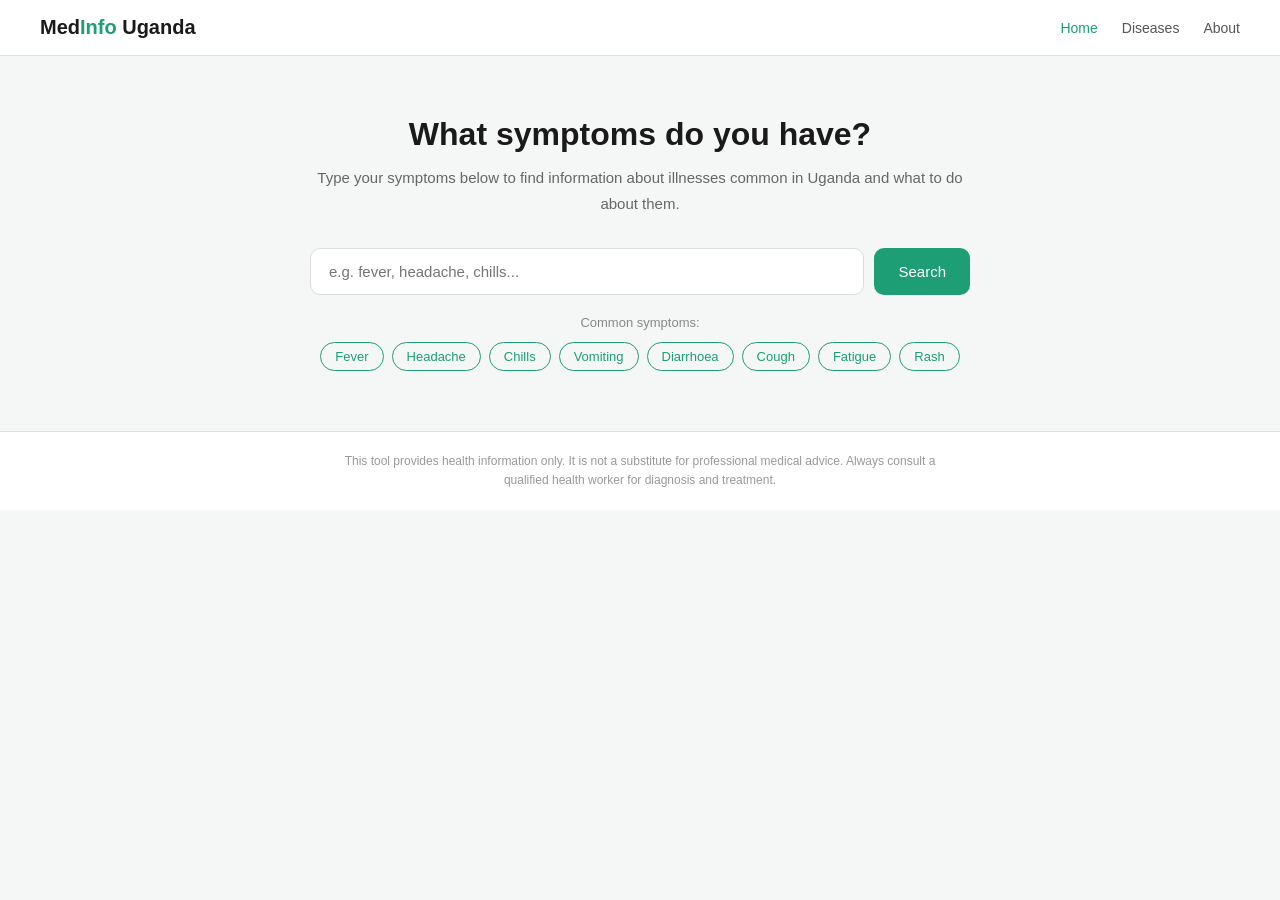
==== index.html @ eb129313 "Initial commit - MedInfo Uganda v1" ====
<!DOCTYPE html>
<html lang="en">
  <head>
    <meta charset="UTF-8" />
    <meta name="viewport" content="width=device-width, initial-scale=1.0" />
    <title>MedInfo Uganda</title>
    <link rel="stylesheet" href="css/style.css" />
  </head>
  <body>

    <!-- NAVIGATION -->
    <nav class="navbar">
      <div class="nav-logo">Med<span>Info</span> Uganda</div>
      <ul class="nav-links">
        <li><a href="#" class="active">Home</a></li>
        <li><a href="#">Diseases</a></li>
        <li><a href="#">About</a></li>
      </ul>
    </nav>

    <!-- HERO SECTION -->
    <section class="hero">
      <h1>What symptoms do you have?</h1>
      <p class="hero-sub">
        Type your symptoms below to find information about illnesses 
        common in Uganda and what to do about them.
      </p>

      <div class="search-container">
        <input 
          type="text" 
          id="symptom-input" 
          placeholder="e.g. fever, headache, chills..."
        />
        <button id="search-btn">Search</button>
      </div>

      <div class="quick-tags">
        <span class="tag-label">Common symptoms:</span>
        <button class="symptom-tag">Fever</button>
        <button class="symptom-tag">Headache</button>
        <button class="symptom-tag">Chills</button>
        <button class="symptom-tag">Vomiting</button>
        <button class="symptom-tag">Diarrhoea</button>
        <button class="symptom-tag">Cough</button>
        <button class="symptom-tag">Fatigue</button>
        <button class="symptom-tag">Rash</button>
      </div>
    </section>

    <!-- RESULTS SECTION -->
    <section class="results" id="results-section">
      <h2>Results</h2>
      <div id="results-container">
        <!-- JavaScript will put results here -->
      </div>
    </section>

    <!-- DISCLAIMER -->
    <footer class="disclaimer">
      <p>
        This tool provides health information only. 
        It is not a substitute for professional medical advice. 
        Always consult a qualified health worker for diagnosis and treatment.
      </p>
    </footer>

    <script src="js/app.js"></script>
  </body>
</html>
---- css/style.css ----
* {
  margin: 0;
  padding: 0;
  box-sizing: border-box;
}

body {
  font-family: 'Segoe UI', sans-serif;
  background-color: #f4f7f5;
  color: #1a1a1a;
}

/* NAVIGATION */
.navbar {
  display: flex;
  justify-content: space-between;
  align-items: center;
  padding: 16px 40px;
  background-color: #ffffff;
  border-bottom: 1px solid #e0e0e0;
  position: sticky;
  top: 0;
  z-index: 100;
}

.nav-logo {
  font-size: 20px;
  font-weight: 600;
  color: #1a1a1a;
}

.nav-logo span {
  color: #1D9E75;
}

.nav-links {
  list-style: none;
  display: flex;
  gap: 24px;
}

.nav-links a {
  text-decoration: none;
  font-size: 14px;
  color: #555;
}

.nav-links a.active,
.nav-links a:hover {
  color: #1D9E75;
  font-weight: 500;
}

/* HERO */
.hero {
  max-width: 700px;
  margin: 60px auto;
  padding: 0 20px;
  text-align: center;
}

.hero h1 {
  font-size: 32px;
  font-weight: 600;
  color: #1a1a1a;
  margin-bottom: 12px;
}

.hero-sub {
  font-size: 15px;
  color: #666;
  line-height: 1.7;
  margin-bottom: 32px;
}

/* SEARCH */
.search-container {
  display: flex;
  gap: 10px;
  margin-bottom: 20px;
}

.search-container input {
  flex: 1;
  padding: 14px 18px;
  font-size: 15px;
  border: 1.5px solid #ddd;
  border-radius: 10px;
  outline: none;
  background: #fff;
  transition: border-color 0.2s;
}

.search-container input:focus {
  border-color: #1D9E75;
}

.search-container button {
  padding: 14px 24px;
  background-color: #1D9E75;
  color: white;
  border: none;
  border-radius: 10px;
  font-size: 15px;
  font-weight: 500;
  cursor: pointer;
  transition: background 0.2s;
}

.search-container button:hover {
  background-color: #178a63;
}

/* SYMPTOM TAGS */
.quick-tags {
  display: flex;
  flex-wrap: wrap;
  gap: 8px;
  justify-content: center;
  align-items: center;
}

.tag-label {
  font-size: 13px;
  color: #888;
  width: 100%;
  margin-bottom: 4px;
}

.symptom-tag {
  padding: 6px 14px;
  border: 1.5px solid #1D9E75;
  border-radius: 20px;
  background: transparent;
  color: #1D9E75;
  font-size: 13px;
  cursor: pointer;
  transition: all 0.2s;
}

.symptom-tag:hover,
.symptom-tag.selected {
  background: #1D9E75;
  color: white;
}

/* RESULTS */
.results {
  max-width: 700px;
  margin: 0 auto 60px;
  padding: 0 20px;
}

.results h2 {
  font-size: 18px;
  font-weight: 500;
  color: #1a1a1a;
  margin-bottom: 16px;
}

/* DISCLAIMER */
.disclaimer {
  background: #ffffff;
  border-top: 1px solid #e0e0e0;
  padding: 20px 40px;
  text-align: center;
}

.disclaimer p {
  font-size: 12px;
  color: #999;
  max-width: 600px;
  margin: 0 auto;
  line-height: 1.6;
}
/* RESULT CARDS */
.result-card {
  background: #ffffff;
  border: 1px solid #e0e0e0;
  border-radius: 12px;
  padding: 20px;
  margin-bottom: 16px;
}

.result-top {
  display: flex;
  justify-content: space-between;
  align-items: flex-start;
  margin-bottom: 10px;
}

.result-name {
  font-size: 16px;
  font-weight: 500;
  color: #1a1a1a;
}

.urgency-badge {
  font-size: 11px;
  font-weight: 500;
  padding: 4px 10px;
  border-radius: 6px;
  white-space: nowrap;
}

.urgency-high {
  background: #FCEBEB;
  color: #A32D2D;
}

.urgency-medium {
  background: #FAEEDA;
  color: #854F0B;
}

.urgency-low {
  background: #EAF3DE;
  color: #3B6D11;
}

.result-description {
  font-size: 13px;
  color: #555;
  line-height: 1.6;
  margin-bottom: 14px;
}

.match-bar-row {
  display: flex;
  align-items: center;
  gap: 10px;
  margin-bottom: 14px;
}

.match-label {
  font-size: 12px;
  color: #888;
  min-width: 100px;
}

.match-bar-bg {
  flex: 1;
  height: 6px;
  background: #f0f0f0;
  border-radius: 3px;
  overflow: hidden;
}

.match-bar-fill {
  height: 100%;
  background: #1D9E75;
  border-radius: 3px;
  transition: width 0.4s ease;
}

.match-percent {
  font-size: 12px;
  color: #1D9E75;
  font-weight: 500;
  min-width: 35px;
  text-align: right;
}

.result-details {
  font-size: 13px;
  color: #444;
  line-height: 1.6;
}

.result-details p {
  margin-bottom: 8px;
}

.prevention-list ul {
  margin: 6px 0 10px 18px;
}

.prevention-list li {
  margin-bottom: 4px;
  color: #555;
}

.urgency-box {
  border-radius: 8px;
  padding: 10px 14px;
  font-size: 12px;
  font-weight: 500;
  margin-top: 10px;
}

.urgency-box-high {
  background: #FCEBEB;
  color: #A32D2D;
}

.urgency-box-medium {
  background: #FAEEDA;
  color: #854F0B;
}

.urgency-box-low {
  background: #EAF3DE;
  color: #3B6D11;
}

#results-section {
  display: none;
}
/* MOBILE */
@media (max-width: 600px) {
  .navbar {
    padding: 14px 20px;
  }

  .hero h1 {
    font-size: 24px;
  }

  .search-container {
    flex-direction: column;
  }

  .search-container button {
    width: 100%;
  }
}
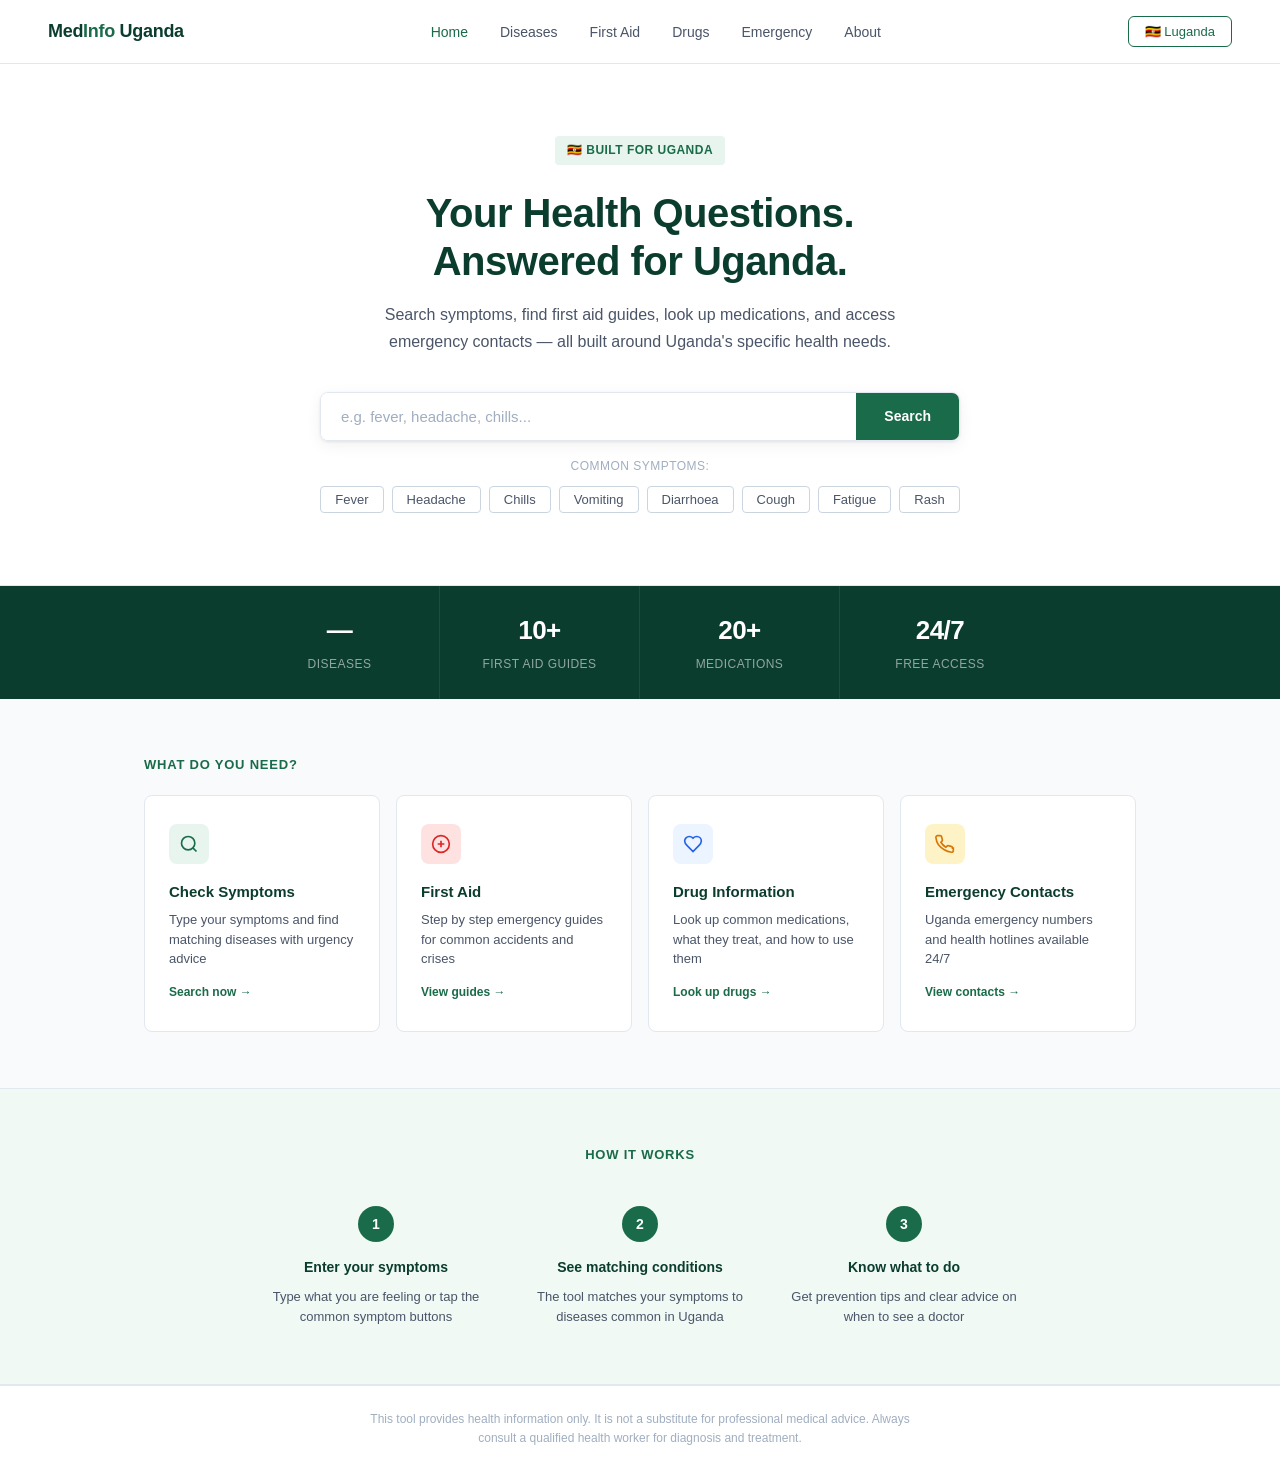
==== commit 95652ed8: "Redesigned homepage and CSS" ====
--- a/index.html
+++ b/index.html
@@ -4,67 +4,178 @@
     <meta charset="UTF-8" />
     <meta name="viewport" content="width=device-width, initial-scale=1.0" />
     <title>MedInfo Uganda</title>
-    <link rel="stylesheet" href="css/style.css" />
+    <link rel="stylesheet" href="css/style.css"/>
+    <meta name="description" content="MedInfo Uganda — a free health information tool that helps Ugandans identify diseases from symptoms. Built for Uganda's specific disease profile." />
+    <meta name="keywords" content="Uganda health, symptoms checker Uganda, malaria symptoms, typhoid Uganda, disease information Uganda" />
+    <meta name="author" content="MedInfo Uganda" />
+
+    <!-- Open Graph — makes it look good when shared on WhatsApp -->
+    <meta property="og:title" content="MedInfo Uganda — Symptom Checker" />
+    <meta property="og:description" content="Find information about diseases common in Uganda based on your symptoms." />
+    <meta property="og:url" content="https://aaryanm-labs.github.io/medinfo-uganda" />
+    <meta property="og:type" content="website" />
   </head>
   <body>
 
     <!-- NAVIGATION -->
-    <nav class="navbar">
-      <div class="nav-logo">Med<span>Info</span> Uganda</div>
-      <ul class="nav-links">
-        <li><a href="#" class="active">Home</a></li>
-        <li><a href="#">Diseases</a></li>
-        <li><a href="#">About</a></li>
-      </ul>
-    </nav>
+<nav class="navbar">
+  <div class="nav-logo">Med<span>Info</span> Uganda</div>
+  <ul class="nav-links">
+    <li><a href="index.html" class="active">Home</a></li>
+    <li><a href="diseases.html">Diseases</a></li>
+    <li><a href="firstaid.html">First Aid</a></li>
+    <li><a href="drugs.html">Drugs</a></li>
+    <li><a href="emergency.html">Emergency</a></li>
+    <li><a href="about.html">About</a></li>
+  </ul>
+  <button class="lang-toggle" id="lang-toggle">🇺🇬 Luganda</button>
+</nav>
 
-    <!-- HERO SECTION -->
-    <section class="hero">
-      <h1>What symptoms do you have?</h1>
-      <p class="hero-sub">
-        Type your symptoms below to find information about illnesses 
-        common in Uganda and what to do about them.
-      </p>
+<!-- HERO -->
+<section class="hero-new">
+  <div class="hero-new-inner">
+    <div class="hero-badge">🇺🇬 Built for Uganda</div>
+    <h1 class="hero-title" id="hero-title">
+      Your Health Questions.<br/>Answered for Uganda.
+    </h1>
+    <p class="hero-desc" id="hero-desc">
+      Search symptoms, find first aid guides, look up medications, 
+      and access emergency contacts — all built around Uganda's 
+      specific health needs.
+    </p>
 
-      <div class="search-container">
-        <input 
-          type="text" 
-          id="symptom-input" 
-          placeholder="e.g. fever, headache, chills..."
-        />
-        <button id="search-btn">Search</button>
-      </div>
+    <div class="search-container">
+      <input 
+        type="text" 
+        id="symptom-input" 
+        placeholder="e.g. fever, headache, chills..."
+      />
+      <button id="search-btn">Search</button>
+    </div>
 
-      <div class="quick-tags">
-        <span class="tag-label">Common symptoms:</span>
-        <button class="symptom-tag">Fever</button>
-        <button class="symptom-tag">Headache</button>
-        <button class="symptom-tag">Chills</button>
-        <button class="symptom-tag">Vomiting</button>
-        <button class="symptom-tag">Diarrhoea</button>
-        <button class="symptom-tag">Cough</button>
-        <button class="symptom-tag">Fatigue</button>
-        <button class="symptom-tag">Rash</button>
-      </div>
-    </section>
+    <div class="quick-tags">
+      <span class="tag-label">Common symptoms:</span>
+      <button class="symptom-tag">Fever</button>
+      <button class="symptom-tag">Headache</button>
+      <button class="symptom-tag">Chills</button>
+      <button class="symptom-tag">Vomiting</button>
+      <button class="symptom-tag">Diarrhoea</button>
+      <button class="symptom-tag">Cough</button>
+      <button class="symptom-tag">Fatigue</button>
+      <button class="symptom-tag">Rash</button>
+    </div>
+  </div>
+</section>
 
-    <!-- RESULTS SECTION -->
-    <section class="results" id="results-section">
-      <h2>Results</h2>
-      <div id="results-container">
-        <!-- JavaScript will put results here -->
-      </div>
-    </section>
+<!-- STATS BAR -->
+<section class="stats-bar">
+  <div class="stat-bar-item">
+    <div class="stat-bar-number" id="stat-diseases">—</div>
+    <div class="stat-bar-label">Diseases</div>
+  </div>
+  <div class="stat-bar-item">
+    <div class="stat-bar-number">10+</div>
+    <div class="stat-bar-label">First Aid Guides</div>
+  </div>
+  <div class="stat-bar-item">
+    <div class="stat-bar-number">20+</div>
+    <div class="stat-bar-label">Medications</div>
+  </div>
+  <div class="stat-bar-item">
+    <div class="stat-bar-number">24/7</div>
+    <div class="stat-bar-label">Free Access</div>
+  </div>
+</section>
 
-    <!-- DISCLAIMER -->
-    <footer class="disclaimer">
-      <p>
-        This tool provides health information only. 
-        It is not a substitute for professional medical advice. 
-        Always consult a qualified health worker for diagnosis and treatment.
-      </p>
-    </footer>
+<!-- QUICK ACTION CARDS -->
+<section class="quick-actions">
+  <h2 class="section-title">What do you need?</h2>
+  <div class="actions-grid">
 
-    <script src="js/app.js"></script>
+   <a href="index.html#results-section" class="action-card">
+  <div class="action-icon icon-green">
+    <svg viewBox="0 0 24 24" fill="none" stroke="#1A6B4A" stroke-width="2">
+      <circle cx="11" cy="11" r="8"/><path d="m21 21-4.35-4.35"/>
+    </svg>
+  </div>
+  <h3>Check Symptoms</h3>
+  <p>Type your symptoms and find matching diseases with urgency advice</p>
+  <span class="action-arrow">Search now →</span>
+</a>
+
+<a href="firstaid.html" class="action-card">
+  <div class="action-icon icon-red">
+    <svg viewBox="0 0 24 24" fill="none" stroke="#DC2626" stroke-width="2">
+      <path d="M12 2a10 10 0 1 0 0 20A10 10 0 0 0 12 2z"/>
+      <path d="M12 8v8M8 12h8"/>
+    </svg>
+  </div>
+  <h3>First Aid</h3>
+  <p>Step by step emergency guides for common accidents and crises</p>
+  <span class="action-arrow">View guides →</span>
+</a>
+
+<a href="drugs.html" class="action-card">
+  <div class="action-icon icon-blue">
+    <svg viewBox="0 0 24 24" fill="none" stroke="#2563EB" stroke-width="2">
+      <path d="M19 14c1.49-1.46 3-3.21 3-5.5A5.5 5.5 0 0 0 16.5 3c-1.76 0-3 .5-4.5 2-1.5-1.5-2.74-2-4.5-2A5.5 5.5 0 0 0 2 8.5c0 2.3 1.5 4.05 3 5.5l7 7Z"/>
+    </svg>
+  </div>
+  <h3>Drug Information</h3>
+  <p>Look up common medications, what they treat, and how to use them</p>
+  <span class="action-arrow">Look up drugs →</span>
+</a>
+
+<a href="emergency.html" class="action-card">
+  <div class="action-icon icon-orange">
+    <svg viewBox="0 0 24 24" fill="none" stroke="#D97706" stroke-width="2">
+      <path d="M22 16.92v3a2 2 0 0 1-2.18 2 19.79 19.79 0 0 1-8.63-3.07A19.5 19.5 0 0 1 4.15 13a19.79 19.79 0 0 1-3.07-8.67A2 2 0 0 1 3.07 2h3a2 2 0 0 1 2 1.72c.127.96.361 1.903.7 2.81a2 2 0 0 1-.45 2.11L7.09 9.91a16 16 0 0 0 6 6l1.27-1.27a2 2 0 0 1 2.11-.45c.907.339 1.85.573 2.81.7A2 2 0 0 1 21 16.92z"/>
+    </svg>
+  </div>
+  <h3>Emergency Contacts</h3>
+  <p>Uganda emergency numbers and health hotlines available 24/7</p>
+  <span class="action-arrow">View contacts →</span>
+</a>
+  </div>
+</section>
+
+<!-- HOW IT WORKS -->
+<section class="how-it-works">
+  <h2 class="section-title">How it works</h2>
+  <div class="steps-grid">
+    <div class="step">
+      <div class="step-number">1</div>
+      <h3>Enter your symptoms</h3>
+      <p>Type what you are feeling or tap the common symptom buttons</p>
+    </div>
+    <div class="step">
+      <div class="step-number">2</div>
+      <h3>See matching conditions</h3>
+      <p>The tool matches your symptoms to diseases common in Uganda</p>
+    </div>
+    <div class="step">
+      <div class="step-number">3</div>
+      <h3>Know what to do</h3>
+      <p>Get prevention tips and clear advice on when to see a doctor</p>
+    </div>
+  </div>
+</section>
+
+<!-- RESULTS SECTION -->
+<section class="results" id="results-section">
+  <h2>Results</h2>
+  <div id="results-container"></div>
+</section>
+
+<!-- DISCLAIMER -->
+<footer class="disclaimer">
+  <p>
+    This tool provides health information only. 
+    It is not a substitute for professional medical advice. 
+    Always consult a qualified health worker for diagnosis and treatment.
+  </p>
+</footer>
+
+<script src="js/app.js"></script>
   </body>
 </html>
--- a/css/style.css
+++ b/css/style.css
@@ -5,9 +5,10 @@
 }
 
 body {
-  font-family: 'Segoe UI', sans-serif;
-  background-color: #f4f7f5;
-  color: #1a1a1a;
+  font-family: 'Segoe UI', -apple-system, BlinkMacSystemFont, sans-serif;
+  background-color: #F8FAFB;
+  color: #0F1F1A;
+  line-height: 1.6;
 }
 
 /* NAVIGATION */
@@ -15,100 +16,150 @@
   display: flex;
   justify-content: space-between;
   align-items: center;
-  padding: 16px 40px;
+  padding: 0 48px;
+  height: 64px;
   background-color: #ffffff;
-  border-bottom: 1px solid #e0e0e0;
+  border-bottom: 1px solid #E2E8F0;
   position: sticky;
   top: 0;
   z-index: 100;
 }
 
 .nav-logo {
-  font-size: 20px;
-  font-weight: 600;
-  color: #1a1a1a;
+  font-size: 18px;
+  font-weight: 700;
+  color: #0B3D2E;
+  letter-spacing: -0.3px;
 }
 
 .nav-logo span {
-  color: #1D9E75;
+  color: #1A6B4A;
 }
 
 .nav-links {
   list-style: none;
   display: flex;
-  gap: 24px;
+  gap: 32px;
 }
 
 .nav-links a {
   text-decoration: none;
   font-size: 14px;
-  color: #555;
+  font-weight: 500;
+  color: #4A5568;
+  transition: color 0.15s;
 }
 
 .nav-links a.active,
 .nav-links a:hover {
-  color: #1D9E75;
+  color: #1A6B4A;
+}
+
+.lang-toggle {
+  font-size: 13px;
   font-weight: 500;
+  padding: 7px 16px;
+  border: 1.5px solid #1A6B4A;
+  border-radius: 6px;
+  background: transparent;
+  color: #1A6B4A;
+  cursor: pointer;
+  transition: all 0.15s;
+}
+
+.lang-toggle:hover {
+  background: #1A6B4A;
+  color: white;
 }
 
 /* HERO */
-.hero {
-  max-width: 700px;
-  margin: 60px auto;
-  padding: 0 20px;
+.hero-new {
+  background: #ffffff;
+  border-bottom: 1px solid #E2E8F0;
+  padding: 72px 48px;
+}
+
+.hero-new-inner {
+  max-width: 640px;
+  margin: 0 auto;
   text-align: center;
 }
 
-.hero h1 {
-  font-size: 32px;
-  font-weight: 600;
-  color: #1a1a1a;
-  margin-bottom: 12px;
-}
-
-.hero-sub {
-  font-size: 15px;
-  color: #666;
+.hero-badge {
+  display: inline-flex;
+  align-items: center;
+  gap: 6px;
+  background: #E8F5EE;
+  color: #1A6B4A;
+  font-size: 12px;
+  font-weight: 600;
+  padding: 5px 12px;
+  border-radius: 4px;
+  margin-bottom: 24px;
+  letter-spacing: 0.04em;
+  text-transform: uppercase;
+}
+
+.hero-title {
+  font-size: 40px;
+  font-weight: 700;
+  line-height: 1.2;
+  color: #0B3D2E;
+  margin-bottom: 16px;
+  letter-spacing: -0.5px;
+}
+
+.hero-desc {
+  font-size: 16px;
   line-height: 1.7;
-  margin-bottom: 32px;
+  color: #4A5568;
+  margin-bottom: 36px;
+  max-width: 520px;
+  margin-left: auto;
+  margin-right: auto;
 }
 
 /* SEARCH */
 .search-container {
   display: flex;
-  gap: 10px;
-  margin-bottom: 20px;
+  gap: 0;
+  margin-bottom: 16px;
+  box-shadow: 0 1px 3px rgba(0,0,0,0.08), 0 4px 16px rgba(0,0,0,0.06);
+  border-radius: 8px;
+  overflow: hidden;
+  border: 1.5px solid #E2E8F0;
 }
 
 .search-container input {
   flex: 1;
-  padding: 14px 18px;
+  padding: 15px 20px;
   font-size: 15px;
-  border: 1.5px solid #ddd;
-  border-radius: 10px;
+  border: none;
   outline: none;
-  background: #fff;
-  transition: border-color 0.2s;
-}
-
-.search-container input:focus {
-  border-color: #1D9E75;
+  background: #ffffff;
+  color: #0F1F1A;
+  font-family: inherit;
+}
+
+.search-container input::placeholder {
+  color: #A0AEC0;
 }
 
 .search-container button {
-  padding: 14px 24px;
-  background-color: #1D9E75;
+  padding: 15px 28px;
+  background-color: #1A6B4A;
   color: white;
   border: none;
-  border-radius: 10px;
-  font-size: 15px;
-  font-weight: 500;
+  font-size: 14px;
+  font-weight: 600;
   cursor: pointer;
-  transition: background 0.2s;
+  transition: background 0.15s;
+  font-family: inherit;
+  white-space: nowrap;
 }
 
 .search-container button:hover {
-  background-color: #178a63;
+  background-color: #0B3D2E;
 }
 
 /* SYMPTOM TAGS */
@@ -121,206 +172,838 @@
 }
 
 .tag-label {
-  font-size: 13px;
-  color: #888;
+  font-size: 12px;
+  color: #A0AEC0;
   width: 100%;
-  margin-bottom: 4px;
+  margin-bottom: 2px;
+  font-weight: 500;
+  text-transform: uppercase;
+  letter-spacing: 0.04em;
 }
 
 .symptom-tag {
-  padding: 6px 14px;
-  border: 1.5px solid #1D9E75;
-  border-radius: 20px;
-  background: transparent;
-  color: #1D9E75;
-  font-size: 13px;
+  padding: 5px 14px;
+  border: 1px solid #CBD5E0;
+  border-radius: 4px;
+  background: #ffffff;
+  color: #4A5568;
+  font-size: 13px;
+  font-weight: 500;
   cursor: pointer;
-  transition: all 0.2s;
+  transition: all 0.15s;
+  font-family: inherit;
 }
 
 .symptom-tag:hover,
 .symptom-tag.selected {
-  background: #1D9E75;
+  background: #E8F5EE;
+  border-color: #1A6B4A;
+  color: #1A6B4A;
+}
+
+/* STATS BAR */
+.stats-bar {
+  display: flex;
+  justify-content: center;
+  background: #0B3D2E;
+}
+
+.stat-bar-item {
+  flex: 1;
+  max-width: 200px;
+  text-align: center;
+  padding: 24px 20px;
+  border-right: 1px solid rgba(255,255,255,0.08);
+}
+
+.stat-bar-item:last-child {
+  border-right: none;
+}
+
+.stat-bar-number {
+  font-size: 26px;
+  font-weight: 700;
+  color: #ffffff;
+  margin-bottom: 4px;
+  letter-spacing: -0.5px;
+}
+
+.stat-bar-label {
+  font-size: 12px;
+  color: rgba(255,255,255,0.55);
+  font-weight: 500;
+  text-transform: uppercase;
+  letter-spacing: 0.04em;
+}
+
+/* QUICK ACTIONS */
+.quick-actions {
+  max-width: 1040px;
+  margin: 56px auto;
+  padding: 0 24px;
+}
+
+.section-title {
+  font-size: 13px;
+  font-weight: 600;
+  color: #1A6B4A;
+  margin-bottom: 20px;
+  text-transform: uppercase;
+  letter-spacing: 0.06em;
+}
+
+.actions-grid {
+  display: grid;
+  grid-template-columns: repeat(auto-fit, minmax(220px, 1fr));
+  gap: 16px;
+}
+
+.action-card {
+  background: #ffffff;
+  border: 1px solid #E2E8F0;
+  border-radius: 8px;
+  padding: 28px 24px;
+  text-decoration: none;
+  color: #0F1F1A;
+  transition: all 0.15s;
+  display: block;
+}
+
+.action-card:hover {
+  border-color: #1A6B4A;
+  box-shadow: 0 4px 16px rgba(26,107,74,0.08);
+  transform: translateY(-2px);
+}
+
+.action-icon {
+  width: 40px;
+  height: 40px;
+  border-radius: 8px;
+  margin-bottom: 16px;
+  display: flex;
+  align-items: center;
+  justify-content: center;
+}
+
+.icon-green { background: #E8F5EE; }
+.icon-red { background: #FEE2E2; }
+.icon-blue { background: #EBF4FF; }
+.icon-orange { background: #FEF3C7; }
+
+.action-icon svg {
+  width: 20px;
+  height: 20px;
+}
+
+.action-card h3 {
+  font-size: 15px;
+  font-weight: 600;
+  margin-bottom: 6px;
+  color: #0B3D2E;
+}
+
+.action-card p {
+  font-size: 13px;
+  color: #4A5568;
+  line-height: 1.5;
+}
+
+.action-arrow {
+  display: inline-block;
+  margin-top: 14px;
+  font-size: 12px;
+  font-weight: 600;
+  color: #1A6B4A;
+}
+
+/* HOW IT WORKS */
+.how-it-works {
+  background: #F0F9F4;
+  border-top: 1px solid #E2E8F0;
+  border-bottom: 1px solid #E2E8F0;
+  padding: 56px 24px;
+}
+
+.how-it-works .section-title {
+  text-align: center;
+  margin-bottom: 40px;
+}
+
+.steps-grid {
+  display: grid;
+  grid-template-columns: repeat(auto-fit, minmax(200px, 1fr));
+  gap: 32px;
+  max-width: 760px;
+  margin: 0 auto;
+}
+
+.step {
+  text-align: center;
+}
+
+.step-number {
+  width: 36px;
+  height: 36px;
+  border-radius: 50%;
+  background: #1A6B4A;
   color: white;
+  font-size: 14px;
+  font-weight: 700;
+  display: flex;
+  align-items: center;
+  justify-content: center;
+  margin: 0 auto 14px;
+}
+
+.step h3 {
+  font-size: 14px;
+  font-weight: 600;
+  margin-bottom: 8px;
+  color: #0B3D2E;
+}
+
+.step p {
+  font-size: 13px;
+  color: #4A5568;
+  line-height: 1.6;
 }
 
 /* RESULTS */
 .results {
-  max-width: 700px;
-  margin: 0 auto 60px;
-  padding: 0 20px;
+  max-width: 720px;
+  margin: 0 auto 64px;
+  padding: 40px 24px 0;
+  display: none;
 }
 
 .results h2 {
-  font-size: 18px;
+  font-size: 16px;
+  font-weight: 600;
+  color: #0B3D2E;
+  margin-bottom: 20px;
+  padding-bottom: 12px;
+  border-bottom: 1px solid #E2E8F0;
+}
+
+/* RESULT CARDS */
+.result-card {
+  background: #ffffff;
+  border: 1px solid #E2E8F0;
+  border-radius: 8px;
+  padding: 24px;
+  margin-bottom: 12px;
+  transition: box-shadow 0.15s;
+}
+
+.result-card:hover {
+  box-shadow: 0 2px 8px rgba(0,0,0,0.06);
+}
+
+.result-top {
+  display: flex;
+  justify-content: space-between;
+  align-items: flex-start;
+  margin-bottom: 10px;
+  gap: 12px;
+}
+
+.result-name {
+  font-size: 16px;
+  font-weight: 600;
+  color: #0B3D2E;
+}
+
+.urgency-badge {
+  font-size: 11px;
+  font-weight: 600;
+  padding: 4px 10px;
+  border-radius: 4px;
+  white-space: nowrap;
+  text-transform: uppercase;
+  letter-spacing: 0.04em;
+}
+
+.urgency-high { background: #FEE2E2; color: #991B1B; }
+.urgency-medium { background: #FEF3C7; color: #92400E; }
+.urgency-low { background: #E8F5EE; color: #1A6B4A; }
+
+.result-description {
+  font-size: 13px;
+  color: #4A5568;
+  line-height: 1.6;
+  margin-bottom: 16px;
+}
+
+.match-bar-row {
+  display: flex;
+  align-items: center;
+  gap: 12px;
+  margin-bottom: 16px;
+}
+
+.match-label {
+  font-size: 12px;
+  color: #A0AEC0;
+  min-width: 90px;
   font-weight: 500;
-  color: #1a1a1a;
+}
+
+.match-bar-bg {
+  flex: 1;
+  height: 4px;
+  background: #E2E8F0;
+  border-radius: 2px;
+  overflow: hidden;
+}
+
+.match-bar-fill {
+  height: 100%;
+  background: #1A6B4A;
+  border-radius: 2px;
+  transition: width 0.4s ease;
+}
+
+.match-percent {
+  font-size: 12px;
+  color: #1A6B4A;
+  font-weight: 600;
+  min-width: 32px;
+  text-align: right;
+}
+
+.result-details {
+  font-size: 13px;
+  color: #4A5568;
+  line-height: 1.6;
+  border-top: 1px solid #E2E8F0;
+  padding-top: 14px;
+}
+
+.result-details p { margin-bottom: 8px; }
+
+.prevention-list ul {
+  margin: 6px 0 10px 18px;
+}
+
+.prevention-list li {
+  margin-bottom: 4px;
+  color: #4A5568;
+}
+
+.urgency-box {
+  border-radius: 6px;
+  padding: 10px 14px;
+  font-size: 12px;
+  font-weight: 600;
+  margin-top: 12px;
+}
+
+.urgency-box-high { background: #FEE2E2; color: #991B1B; }
+.urgency-box-medium { background: #FEF3C7; color: #92400E; }
+.urgency-box-low { background: #E8F5EE; color: #1A6B4A; }
+
+/* PAGE HEADER */
+.page-header {
+  background: #ffffff;
+  border-bottom: 1px solid #E2E8F0;
+  padding: 48px 48px 40px;
+  text-align: center;
+}
+
+.page-header h1 {
+  font-size: 28px;
+  font-weight: 700;
+  color: #0B3D2E;
+  margin-bottom: 8px;
+  letter-spacing: -0.3px;
+}
+
+.page-header p {
+  font-size: 14px;
+  color: #4A5568;
+  margin-bottom: 8px;
+}
+
+.disease-count {
+  font-size: 12px;
+  color: #1A6B4A;
+  font-weight: 600;
+  text-transform: uppercase;
+  letter-spacing: 0.04em;
+}
+
+/* FILTER SECTION */
+.filter-section {
+  max-width: 720px;
+  margin: 32px auto 24px;
+  padding: 0 24px;
+}
+
+.filter-section input {
+  width: 100%;
+  padding: 12px 16px;
+  font-size: 14px;
+  border: 1.5px solid #E2E8F0;
+  border-radius: 6px;
+  outline: none;
+  margin-bottom: 12px;
+  background: #fff;
+  font-family: inherit;
+  color: #0F1F1A;
+}
+
+.filter-section input:focus {
+  border-color: #1A6B4A;
+}
+
+.urgency-filter {
+  display: flex;
+  gap: 8px;
+  flex-wrap: wrap;
+}
+
+.filter-btn {
+  padding: 6px 16px;
+  border: 1px solid #CBD5E0;
+  border-radius: 4px;
+  background: transparent;
+  font-size: 12px;
+  font-weight: 600;
+  color: #4A5568;
+  cursor: pointer;
+  transition: all 0.15s;
+  font-family: inherit;
+  text-transform: uppercase;
+  letter-spacing: 0.04em;
+}
+
+.filter-btn.active,
+.filter-btn:hover {
+  background: #1A6B4A;
+  color: white;
+  border-color: #1A6B4A;
+}
+
+/* DISEASES GRID */
+.diseases-grid-section {
+  max-width: 1040px;
+  margin: 0 auto 64px;
+  padding: 0 24px;
+}
+
+.diseases-grid {
+  display: grid;
+  grid-template-columns: repeat(auto-fill, minmax(300px, 1fr));
+  gap: 16px;
+}
+
+.disease-card {
+  background: #ffffff;
+  border: 1px solid #E2E8F0;
+  border-radius: 8px;
+  padding: 20px;
+  cursor: pointer;
+  transition: all 0.15s;
+}
+
+.disease-card:hover {
+  border-color: #1A6B4A;
+  box-shadow: 0 4px 16px rgba(26,107,74,0.08);
+}
+
+.disease-card-top {
+  display: flex;
+  justify-content: space-between;
+  align-items: flex-start;
+  margin-bottom: 8px;
+  gap: 8px;
+}
+
+.disease-card-name {
+  font-size: 15px;
+  font-weight: 600;
+  color: #0B3D2E;
+}
+
+.disease-card-desc {
+  font-size: 12px;
+  color: #4A5568;
+  line-height: 1.5;
+  margin-bottom: 12px;
+}
+
+.disease-card-symptoms {
+  display: flex;
+  flex-wrap: wrap;
+  gap: 5px;
+}
+
+.symptom-pill {
+  font-size: 11px;
+  background: #F8FAFB;
+  color: #4A5568;
+  padding: 3px 8px;
+  border-radius: 3px;
+  border: 1px solid #E2E8F0;
+  font-weight: 500;
+}
+
+.symptom-pill-more {
+  font-size: 11px;
+  background: #E8F5EE;
+  color: #1A6B4A;
+  padding: 3px 8px;
+  border-radius: 3px;
+  font-weight: 600;
+}
+
+/* MODAL */
+.modal-overlay {
+  display: none;
+  position: fixed;
+  top: 0;
+  left: 0;
+  width: 100%;
+  height: 100%;
+  background: rgba(0,0,0,0.4);
+  z-index: 1000;
+  justify-content: center;
+  align-items: center;
+  padding: 20px;
+}
+
+.modal {
+  background: #fff;
+  border-radius: 10px;
+  padding: 28px;
+  max-width: 560px;
+  width: 100%;
+  max-height: 85vh;
+  overflow-y: auto;
+  position: relative;
+}
+
+.modal-close {
+  position: absolute;
+  top: 18px;
+  right: 18px;
+  background: #F8FAFB;
+  border: 1px solid #E2E8F0;
+  border-radius: 50%;
+  width: 28px;
+  height: 28px;
+  font-size: 13px;
+  cursor: pointer;
+  display: flex;
+  align-items: center;
+  justify-content: center;
+  color: #4A5568;
+}
+
+.modal-header {
+  display: flex;
+  justify-content: space-between;
+  align-items: flex-start;
+  margin-bottom: 14px;
+  gap: 10px;
+  padding-right: 36px;
+}
+
+.modal-header h2 {
+  font-size: 20px;
+  font-weight: 700;
+  color: #0B3D2E;
+}
+
+.modal-desc {
+  font-size: 13px;
+  color: #4A5568;
+  line-height: 1.6;
+  margin-bottom: 20px;
+  padding-bottom: 16px;
+  border-bottom: 1px solid #E2E8F0;
+}
+
+.modal-section {
   margin-bottom: 16px;
+}
+
+.modal-section h4 {
+  font-size: 11px;
+  font-weight: 700;
+  color: #1A6B4A;
+  margin-bottom: 8px;
+  text-transform: uppercase;
+  letter-spacing: 0.05em;
+}
+
+.modal-section p {
+  font-size: 13px;
+  color: #4A5568;
+  line-height: 1.6;
+}
+
+.modal-section ul {
+  margin-left: 16px;
+}
+
+.modal-section ul li {
+  font-size: 13px;
+  color: #4A5568;
+  line-height: 1.7;
+}
+
+.modal-symptoms {
+  display: flex;
+  flex-wrap: wrap;
+  gap: 5px;
+}
+
+/* ABOUT PAGE */
+.about-hero {
+  background: #ffffff;
+  border-bottom: 1px solid #E2E8F0;
+  padding: 72px 48px;
+  text-align: center;
+}
+
+.about-hero-inner {
+  max-width: 600px;
+  margin: 0 auto;
+}
+
+.about-tag {
+  display: inline-block;
+  font-size: 11px;
+  font-weight: 700;
+  letter-spacing: 0.08em;
+  text-transform: uppercase;
+  background: #E8F5EE;
+  color: #1A6B4A;
+  padding: 5px 12px;
+  border-radius: 4px;
+  margin-bottom: 20px;
+}
+
+.about-hero h1 {
+  font-size: 32px;
+  font-weight: 700;
+  line-height: 1.25;
+  margin-bottom: 16px;
+  color: #0B3D2E;
+  letter-spacing: -0.3px;
+}
+
+.about-intro {
+  font-size: 15px;
+  line-height: 1.7;
+  color: #4A5568;
+}
+
+.about-section {
+  max-width: 1040px;
+  margin: 56px auto;
+  padding: 0 24px;
+}
+
+.about-grid {
+  display: grid;
+  grid-template-columns: repeat(auto-fit, minmax(280px, 1fr));
+  gap: 16px;
+}
+
+.about-card {
+  background: #ffffff;
+  border: 1px solid #E2E8F0;
+  border-radius: 8px;
+  padding: 28px 24px;
+}
+
+.about-card-icon {
+  font-size: 20px;
+  margin-bottom: 14px;
+  width: 40px;
+  height: 40px;
+  background: #E8F5EE;
+  border-radius: 8px;
+  display: flex;
+  align-items: center;
+  justify-content: center;
+}
+
+.about-card h3 {
+  font-size: 15px;
+  font-weight: 600;
+  margin-bottom: 10px;
+  color: #0B3D2E;
+}
+
+.about-card p {
+  font-size: 13px;
+  color: #4A5568;
+  line-height: 1.7;
+}
+
+.about-builder {
+  background: #F0F9F4;
+  border-top: 1px solid #E2E8F0;
+  border-bottom: 1px solid #E2E8F0;
+  padding: 56px 24px;
+}
+
+.about-builder-inner {
+  max-width: 600px;
+  margin: 0 auto;
+}
+
+.about-builder h2 {
+  font-size: 20px;
+  font-weight: 700;
+  margin-bottom: 16px;
+  color: #0B3D2E;
+}
+
+.about-builder p {
+  font-size: 14px;
+  color: #4A5568;
+  line-height: 1.7;
+  margin-bottom: 12px;
+}
+
+.about-links {
+  display: flex;
+  gap: 12px;
+  margin-top: 24px;
+  flex-wrap: wrap;
+}
+
+.about-link {
+  padding: 10px 20px;
+  border: 1.5px solid #1A6B4A;
+  border-radius: 6px;
+  font-size: 13px;
+  color: #1A6B4A;
+  text-decoration: none;
+  font-weight: 600;
+  transition: all 0.15s;
+}
+
+.about-link:hover {
+  background: #1A6B4A;
+  color: white;
+}
+
+.about-link-primary {
+  background: #1A6B4A;
+  color: white;
+}
+
+.about-link-primary:hover {
+  background: #0B3D2E;
+}
+
+.about-stats {
+  display: flex;
+  justify-content: center;
+  gap: 48px;
+  padding: 40px 24px;
+  flex-wrap: wrap;
+  border-top: 1px solid #E2E8F0;
+}
+
+.stat-item { text-align: center; }
+
+.stat-number {
+  font-size: 30px;
+  font-weight: 700;
+  color: #1A6B4A;
+  margin-bottom: 4px;
+  letter-spacing: -0.5px;
+}
+
+.stat-label {
+  font-size: 12px;
+  color: #A0AEC0;
+  font-weight: 500;
+  text-transform: uppercase;
+  letter-spacing: 0.04em;
 }
 
 /* DISCLAIMER */
 .disclaimer {
   background: #ffffff;
-  border-top: 1px solid #e0e0e0;
-  padding: 20px 40px;
+  border-top: 1px solid #E2E8F0;
+  padding: 24px 48px;
   text-align: center;
 }
 
 .disclaimer p {
   font-size: 12px;
-  color: #999;
-  max-width: 600px;
+  color: #A0AEC0;
+  max-width: 560px;
   margin: 0 auto;
   line-height: 1.6;
 }
-/* RESULT CARDS */
-.result-card {
-  background: #ffffff;
-  border: 1px solid #e0e0e0;
-  border-radius: 12px;
-  padding: 20px;
-  margin-bottom: 16px;
-}
-
-.result-top {
-  display: flex;
-  justify-content: space-between;
-  align-items: flex-start;
-  margin-bottom: 10px;
-}
-
-.result-name {
-  font-size: 16px;
-  font-weight: 500;
-  color: #1a1a1a;
-}
-
-.urgency-badge {
-  font-size: 11px;
-  font-weight: 500;
-  padding: 4px 10px;
-  border-radius: 6px;
-  white-space: nowrap;
-}
-
-.urgency-high {
-  background: #FCEBEB;
-  color: #A32D2D;
-}
-
-.urgency-medium {
-  background: #FAEEDA;
-  color: #854F0B;
-}
-
-.urgency-low {
-  background: #EAF3DE;
-  color: #3B6D11;
-}
-
-.result-description {
-  font-size: 13px;
-  color: #555;
-  line-height: 1.6;
-  margin-bottom: 14px;
-}
-
-.match-bar-row {
-  display: flex;
-  align-items: center;
-  gap: 10px;
-  margin-bottom: 14px;
-}
-
-.match-label {
-  font-size: 12px;
-  color: #888;
-  min-width: 100px;
-}
-
-.match-bar-bg {
-  flex: 1;
-  height: 6px;
-  background: #f0f0f0;
-  border-radius: 3px;
-  overflow: hidden;
-}
-
-.match-bar-fill {
-  height: 100%;
-  background: #1D9E75;
-  border-radius: 3px;
-  transition: width 0.4s ease;
-}
-
-.match-percent {
-  font-size: 12px;
-  color: #1D9E75;
-  font-weight: 500;
-  min-width: 35px;
-  text-align: right;
-}
-
-.result-details {
-  font-size: 13px;
-  color: #444;
-  line-height: 1.6;
-}
-
-.result-details p {
-  margin-bottom: 8px;
-}
-
-.prevention-list ul {
-  margin: 6px 0 10px 18px;
-}
-
-.prevention-list li {
-  margin-bottom: 4px;
-  color: #555;
-}
-
-.urgency-box {
-  border-radius: 8px;
-  padding: 10px 14px;
-  font-size: 12px;
-  font-weight: 500;
-  margin-top: 10px;
-}
-
-.urgency-box-high {
-  background: #FCEBEB;
-  color: #A32D2D;
-}
-
-.urgency-box-medium {
-  background: #FAEEDA;
-  color: #854F0B;
-}
-
-.urgency-box-low {
-  background: #EAF3DE;
-  color: #3B6D11;
-}
-
-#results-section {
-  display: none;
-}
+
 /* MOBILE */
-@media (max-width: 600px) {
+@media (max-width: 768px) {
   .navbar {
-    padding: 14px 20px;
-  }
-
-  .hero h1 {
-    font-size: 24px;
+    padding: 0 20px;
+    height: auto;
+    padding-top: 14px;
+    padding-bottom: 14px;
+    flex-wrap: wrap;
+    gap: 12px;
+  }
+
+  .nav-links {
+    gap: 16px;
+  }
+
+  .hero-new {
+    padding: 48px 20px;
+  }
+
+  .hero-title {
+    font-size: 28px;
   }
 
   .search-container {
     flex-direction: column;
+    box-shadow: none;
+    border-radius: 0;
+    border: none;
+    gap: 8px;
+  }
+
+  .search-container input {
+    border: 1.5px solid #E2E8F0;
+    border-radius: 6px;
+    padding: 13px 16px;
   }
 
   .search-container button {
+    border-radius: 6px;
     width: 100%;
   }
+
+  .stats-bar {
+    flex-wrap: wrap;
+  }
+
+  .stat-bar-item {
+    min-width: 50%;
+  }
+
+  .quick-actions {
+    margin: 36px auto;
+  }
+
+  .page-header {
+    padding: 36px 20px 28px;
+  }
+
+  .disclaimer {
+    padding: 20px;
+  }
 }
